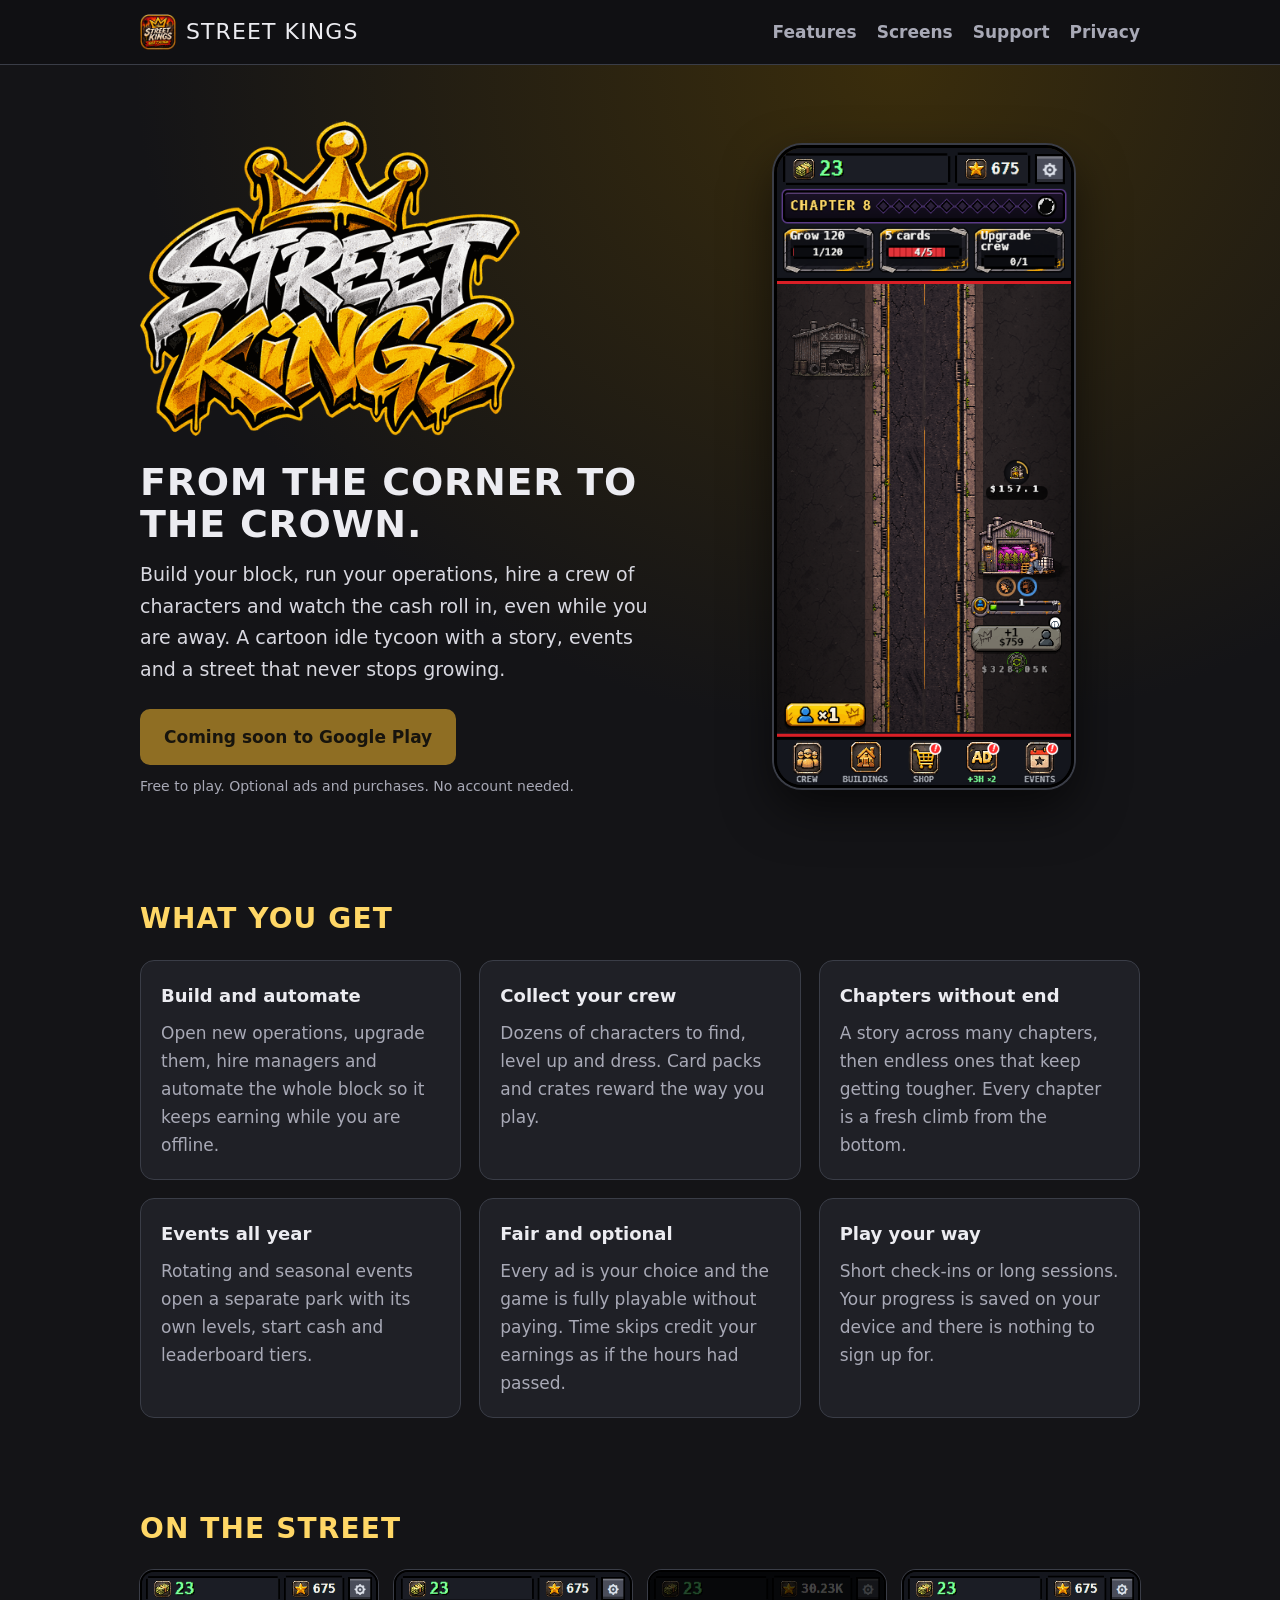
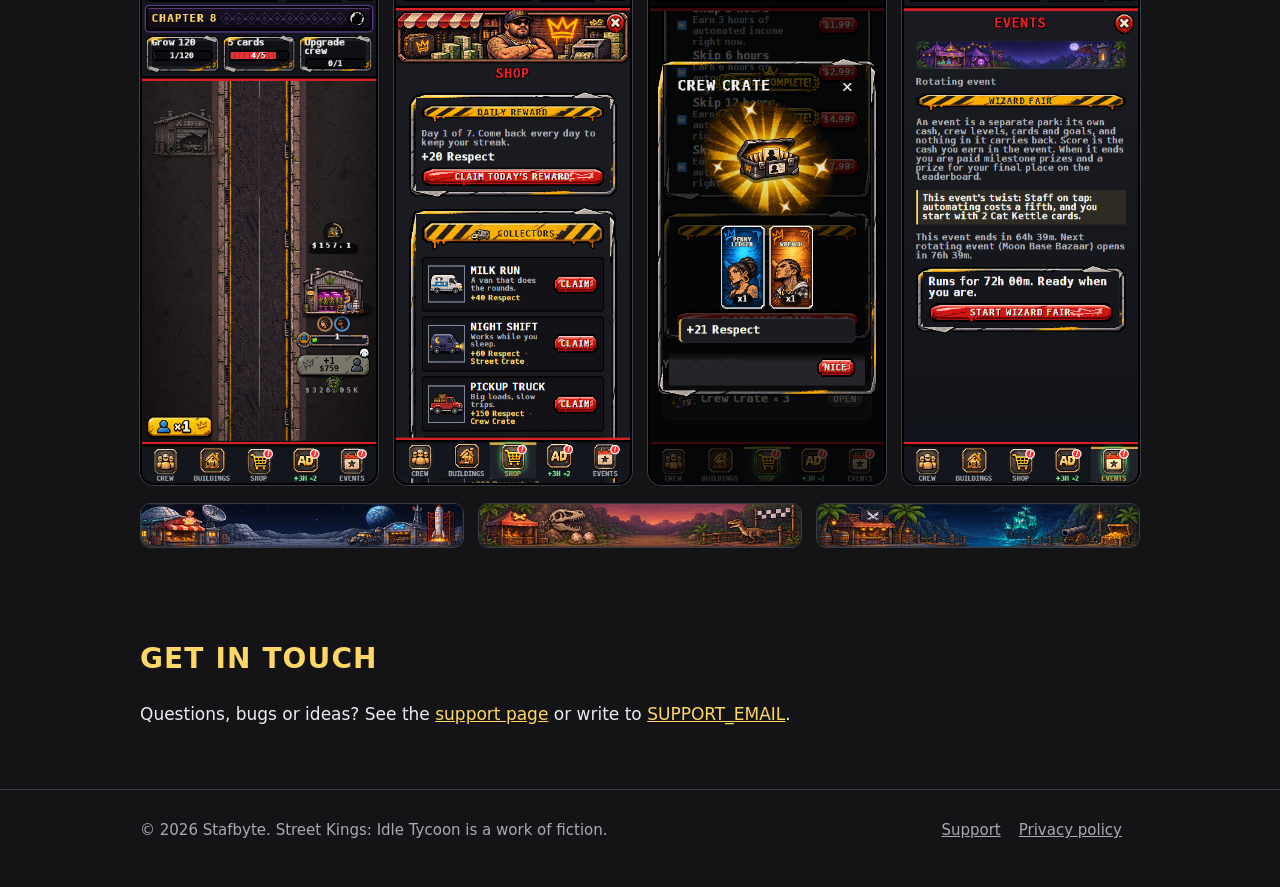
==== index.html @ 99f36170 "Street Kings website: home, support, privacy" ====
<!doctype html>
<html lang="en-GB">
<head>
<meta charset="utf-8">
<meta name="viewport" content="width=device-width, initial-scale=1">
<title>Street Kings: Idle Tycoon</title>
<meta name="description" content="Build your block, hire your crew and rise from the corner to the crown in Street Kings: Idle Tycoon, a cartoon idle tycoon game for Android.">
<meta name="theme-color" content="#141417">
<meta property="og:title" content="Street Kings: Idle Tycoon">
<meta property="og:description" content="Build your block, hire your crew and rise from the corner to the crown.">
<meta property="og:image" content="img/logo.png">
<link rel="icon" href="img/app-icon.png">
<link rel="stylesheet" href="style.css">
</head>
<body>
<header class="site"><div class="wrap">
  <a class="brand" href="./"><img src="img/app-icon.png" alt=""><span>Street Kings</span></a>
  <nav><a href="#features">Features</a><a href="#screens">Screens</a><a href="support.html">Support</a><a href="privacy.html">Privacy</a></nav>
</div></header>

<main>
<div class="hero"><div class="wrap">
  <div>
    <img class="logo" src="img/logo.png" alt="Street Kings: Idle Tycoon">
    <h1>From the corner to the crown.</h1>
    <p class="lead">Build your block, run your operations, hire a crew of characters and watch the cash roll in, even while you are away. A cartoon idle tycoon with a story, events and a street that never stops growing.</p>
    <a class="btn" href="#" aria-disabled="true">Coming soon to Google Play</a>
    <p class="badge">Free to play. Optional ads and purchases. No account needed.</p>
  </div>
  <div class="phone"><img src="img/shot-block.png" alt="The block in Street Kings: Idle Tycoon, showing a building earning cash"></div>
</div></div>

<section id="features"><div class="wrap">
  <h2>What you get</h2>
  <div class="grid3">
    <div class="card"><h3>Build and automate</h3><p>Open new operations, upgrade them, hire managers and automate the whole block so it keeps earning while you are offline.</p></div>
    <div class="card"><h3>Collect your crew</h3><p>Dozens of characters to find, level up and dress. Card packs and crates reward the way you play.</p></div>
    <div class="card"><h3>Chapters without end</h3><p>A story across many chapters, then endless ones that keep getting tougher. Every chapter is a fresh climb from the bottom.</p></div>
    <div class="card"><h3>Events all year</h3><p>Rotating and seasonal events open a separate park with its own levels, start cash and leaderboard tiers.</p></div>
    <div class="card"><h3>Fair and optional</h3><p>Every ad is your choice and the game is fully playable without paying. Time skips credit your earnings as if the hours had passed.</p></div>
    <div class="card"><h3>Play your way</h3><p>Short check-ins or long sessions. Your progress is saved on your device and there is nothing to sign up for.</p></div>
  </div>
</div></section>

<section id="screens"><div class="wrap">
  <h2>On the street</h2>
  <div class="shots">
    <img src="img/shot-block.png" alt="The block" loading="lazy">
    <img src="img/shot-shop.png" alt="The shop" loading="lazy">
    <img src="img/shot-crate.png" alt="Opening a crate" loading="lazy">
    <img src="img/shot-events.png" alt="The events screen" loading="lazy">
  </div>
  <div class="banners">
    <img src="img/moon.png" alt="Moon Bazaar event" loading="lazy">
    <img src="img/dino.png" alt="Dino Dig event" loading="lazy">
    <img src="img/pirate.png" alt="Pirate Cove event" loading="lazy">
  </div>
</div></section>

<section><div class="wrap">
  <h2>Get in touch</h2>
  <p>Questions, bugs or ideas? See the <a href="support.html">support page</a> or write to <a href="mailto:SUPPORT_EMAIL">SUPPORT_EMAIL</a>.</p>
</div></section>
</main>

<footer><div class="wrap">
  <div>&copy; 2026 Stafbyte. Street Kings: Idle Tycoon is a work of fiction.</div>
  <div><a href="support.html">Support</a><a href="privacy.html">Privacy policy</a></div>
</div></footer>
</body>
</html>
---- style.css ----
:root {
  --bg: #141417; --panel: #1f2026; --panel2: #2a2c35; --line: #3a3d47;
  --text: #ececf1; --muted: #a8a9b6; --gold: #f5b82e; --gold2: #ffd766; --link: #ffd766;
}
* { box-sizing: border-box; }
html { scroll-behavior: smooth; }
body { margin: 0; background: var(--bg); color: var(--text); font: 17px/1.65 system-ui, -apple-system, "Segoe UI", Roboto, sans-serif; }
a { color: var(--link); }
img { max-width: 100%; height: auto; display: block; }
.wrap { max-width: 1040px; margin: 0 auto; padding: 0 20px; }
header.site { border-bottom: 1px solid var(--line); background: #101013; position: sticky; top: 0; z-index: 5; }
header.site .wrap { display: flex; align-items: center; justify-content: space-between; gap: 16px; height: 64px; }
header.site .brand { display: flex; align-items: center; gap: 10px; color: var(--text); text-decoration: none; font-family: Impact, "Arial Black", system-ui; text-transform: uppercase; font-size: 22px; letter-spacing: .05em; }
header.site .brand img { width: 36px; height: 36px; border-radius: 8px; }
nav a { color: var(--muted); text-decoration: none; margin-left: 20px; font-weight: 600; }
nav a:hover, nav a[aria-current] { color: var(--gold2); }
.hero { padding: 56px 0 40px; background: radial-gradient(ellipse at 70% 0%, #3a2d0c 0%, rgba(20,20,23,0) 60%); }
.hero .wrap { display: grid; grid-template-columns: 1.1fr .9fr; gap: 40px; align-items: center; }
.hero .logo { width: min(380px, 80%); margin-bottom: 26px; }
.hero h1 { font-family: Impact, "Arial Black", system-ui; font-weight: 800; text-transform: uppercase; font-size: 38px; line-height: 1.1; letter-spacing: .02em; margin: 0 0 14px; }
.hero p.lead { font-size: 19px; color: #d8d8e0; margin: 0 0 24px; }
.btn { display: inline-block; padding: 12px 22px; border-radius: 10px; font-weight: 700; text-decoration: none; border: 2px solid var(--gold); background: var(--gold); color: #1a1405; }
.btn.ghost { background: transparent; color: var(--gold2); }
.btn[aria-disabled="true"] { opacity: .55; cursor: default; }
.badge { font-size: 14px; color: var(--muted); margin-top: 10px; }
.phone { justify-self: center; width: min(300px, 80%); border: 3px solid #000; border-radius: 28px; overflow: hidden; box-shadow: 0 0 0 2px var(--line), 0 20px 50px rgba(0,0,0,.6); }
section { padding: 44px 0; }
section h2 { font-family: Impact, "Arial Black", system-ui; font-weight: 800; text-transform: uppercase; letter-spacing: .04em; font-size: 28px; margin: 0 0 18px; color: var(--gold2); }
.grid3 { display: grid; grid-template-columns: repeat(3, 1fr); gap: 18px; }
.card { background: var(--panel); border: 1px solid var(--line); border-radius: 14px; padding: 20px; }
.card h3 { margin: 0 0 8px; font-size: 18px; }
.card p { margin: 0; color: var(--muted); }
.shots { display: grid; grid-template-columns: repeat(4, 1fr); gap: 16px; }
.shots img { aspect-ratio: 390 / 844; object-fit: cover; object-position: top; width: 100%; border-radius: 14px; border: 2px solid #000; box-shadow: 0 0 0 1px var(--line); }
.banners { display: grid; grid-template-columns: repeat(3, 1fr); gap: 14px; margin-top: 18px; }
.banners img { border-radius: 10px; border: 1px solid var(--line); }
footer { border-top: 1px solid var(--line); padding: 28px 0 44px; color: var(--muted); font-size: 15px; }
footer .wrap { display: flex; flex-wrap: wrap; gap: 14px 28px; justify-content: space-between; }
footer a { color: var(--muted); margin-right: 18px; }
.doc { padding: 40px 0 20px; max-width: 760px; }
.doc h1 { font-family: Impact, "Arial Black", system-ui; font-weight: 800; text-transform: uppercase; letter-spacing: .03em; font-size: 36px; margin: 0 0 6px; }
.doc h2 { font-size: 21px; color: var(--gold2); font-family: system-ui; margin: 32px 0 8px; }
.doc ul { padding-left: 22px; } .doc li { margin: 6px 0; }
.doc .meta { color: var(--muted); margin-bottom: 24px; }
details { background: var(--panel); border: 1px solid var(--line); border-radius: 12px; padding: 14px 18px; margin: 10px 0; }
summary { cursor: pointer; font-weight: 700; }
details p { color: var(--muted); margin: 10px 0 0; }
@media (max-width: 820px) {
  .hero .wrap { grid-template-columns: 1fr; } .grid3, .banners { grid-template-columns: 1fr; }
  .shots { grid-template-columns: repeat(2, 1fr); } nav a { margin-left: 14px; font-size: 15px; }
  .hero h1 { font-size: 30px; } header.site .brand span { display: none; }
}
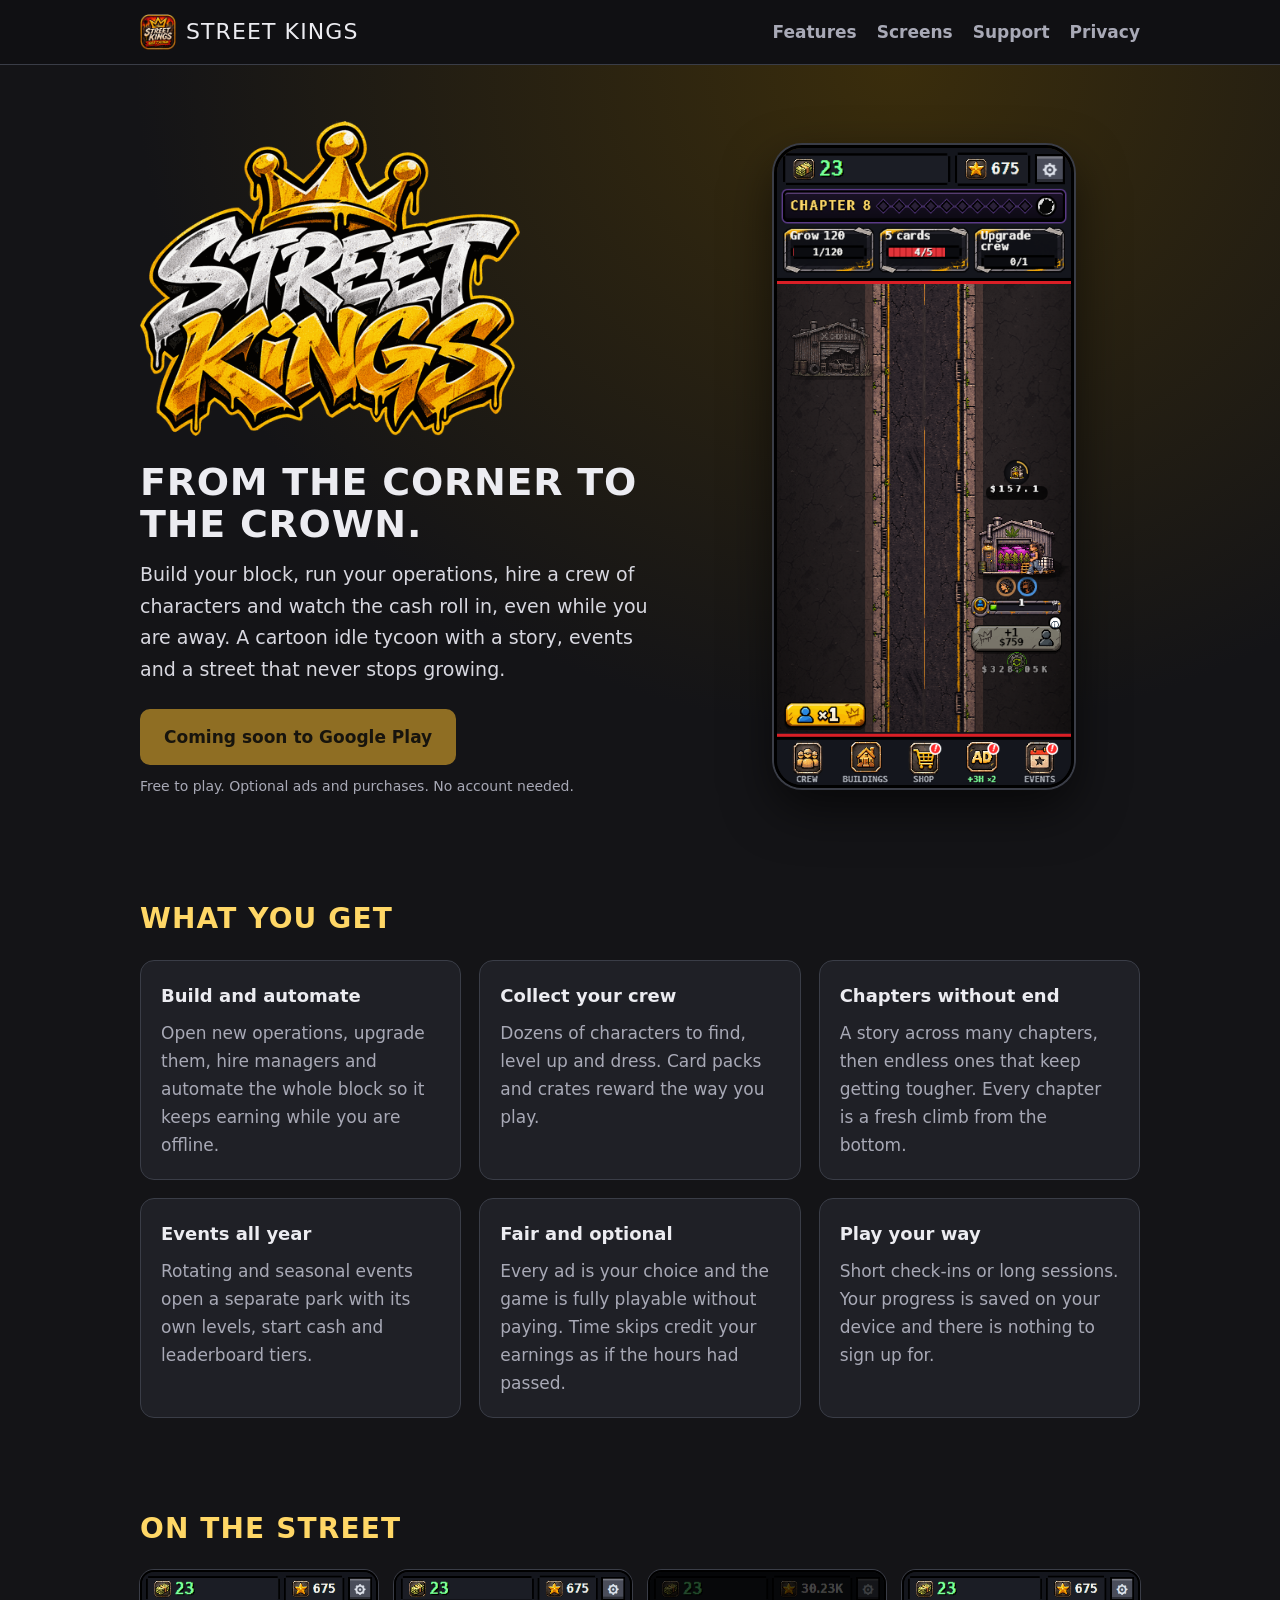
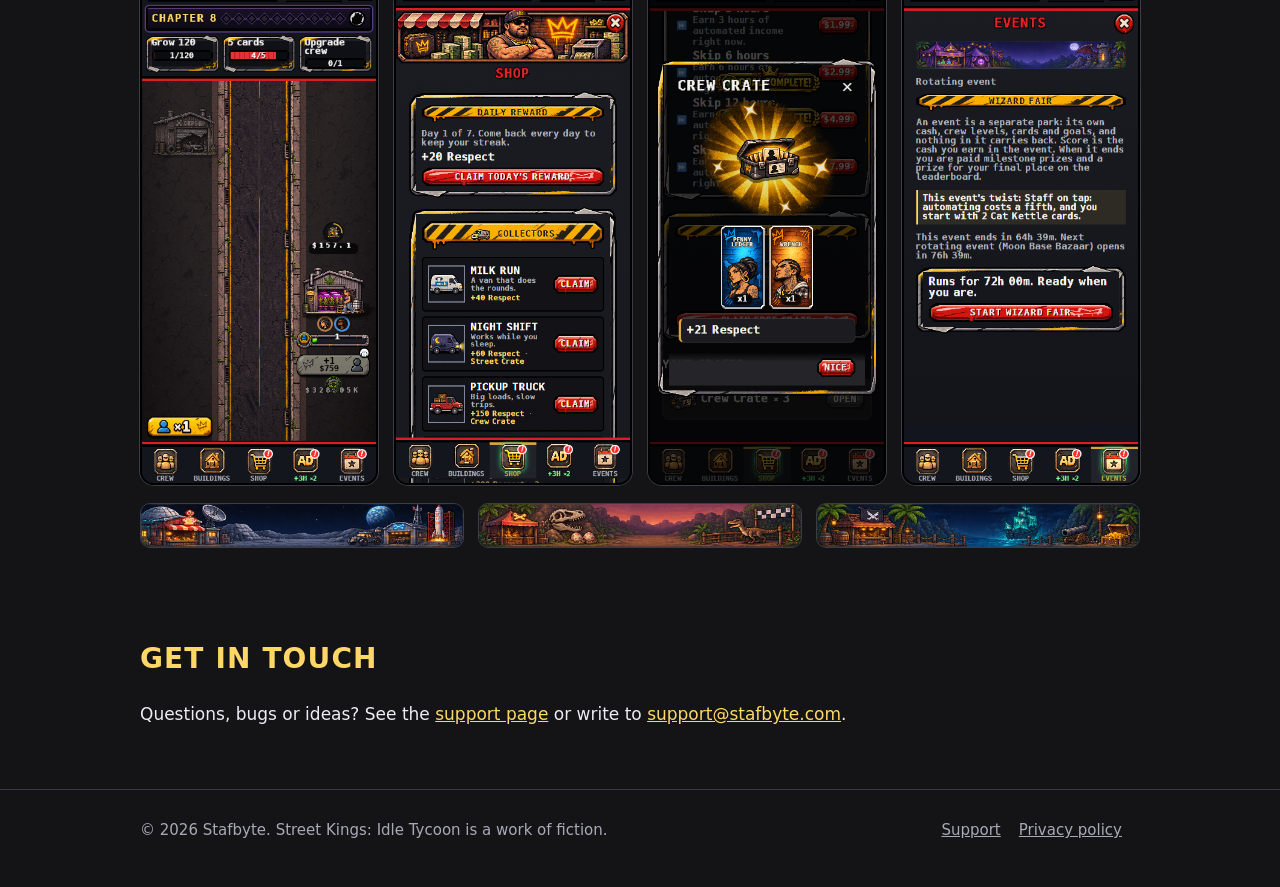
==== commit eb736398: "Add contact email" ====
--- a/index.html
+++ b/index.html
@@ -59,7 +59,7 @@
 
 <section><div class="wrap">
   <h2>Get in touch</h2>
-  <p>Questions, bugs or ideas? See the <a href="support.html">support page</a> or write to <a href="mailto:SUPPORT_EMAIL">SUPPORT_EMAIL</a>.</p>
+  <p>Questions, bugs or ideas? See the <a href="support.html">support page</a> or write to <a href="mailto:support@stafbyte.com">support@stafbyte.com</a>.</p>
 </div></section>
 </main>
 
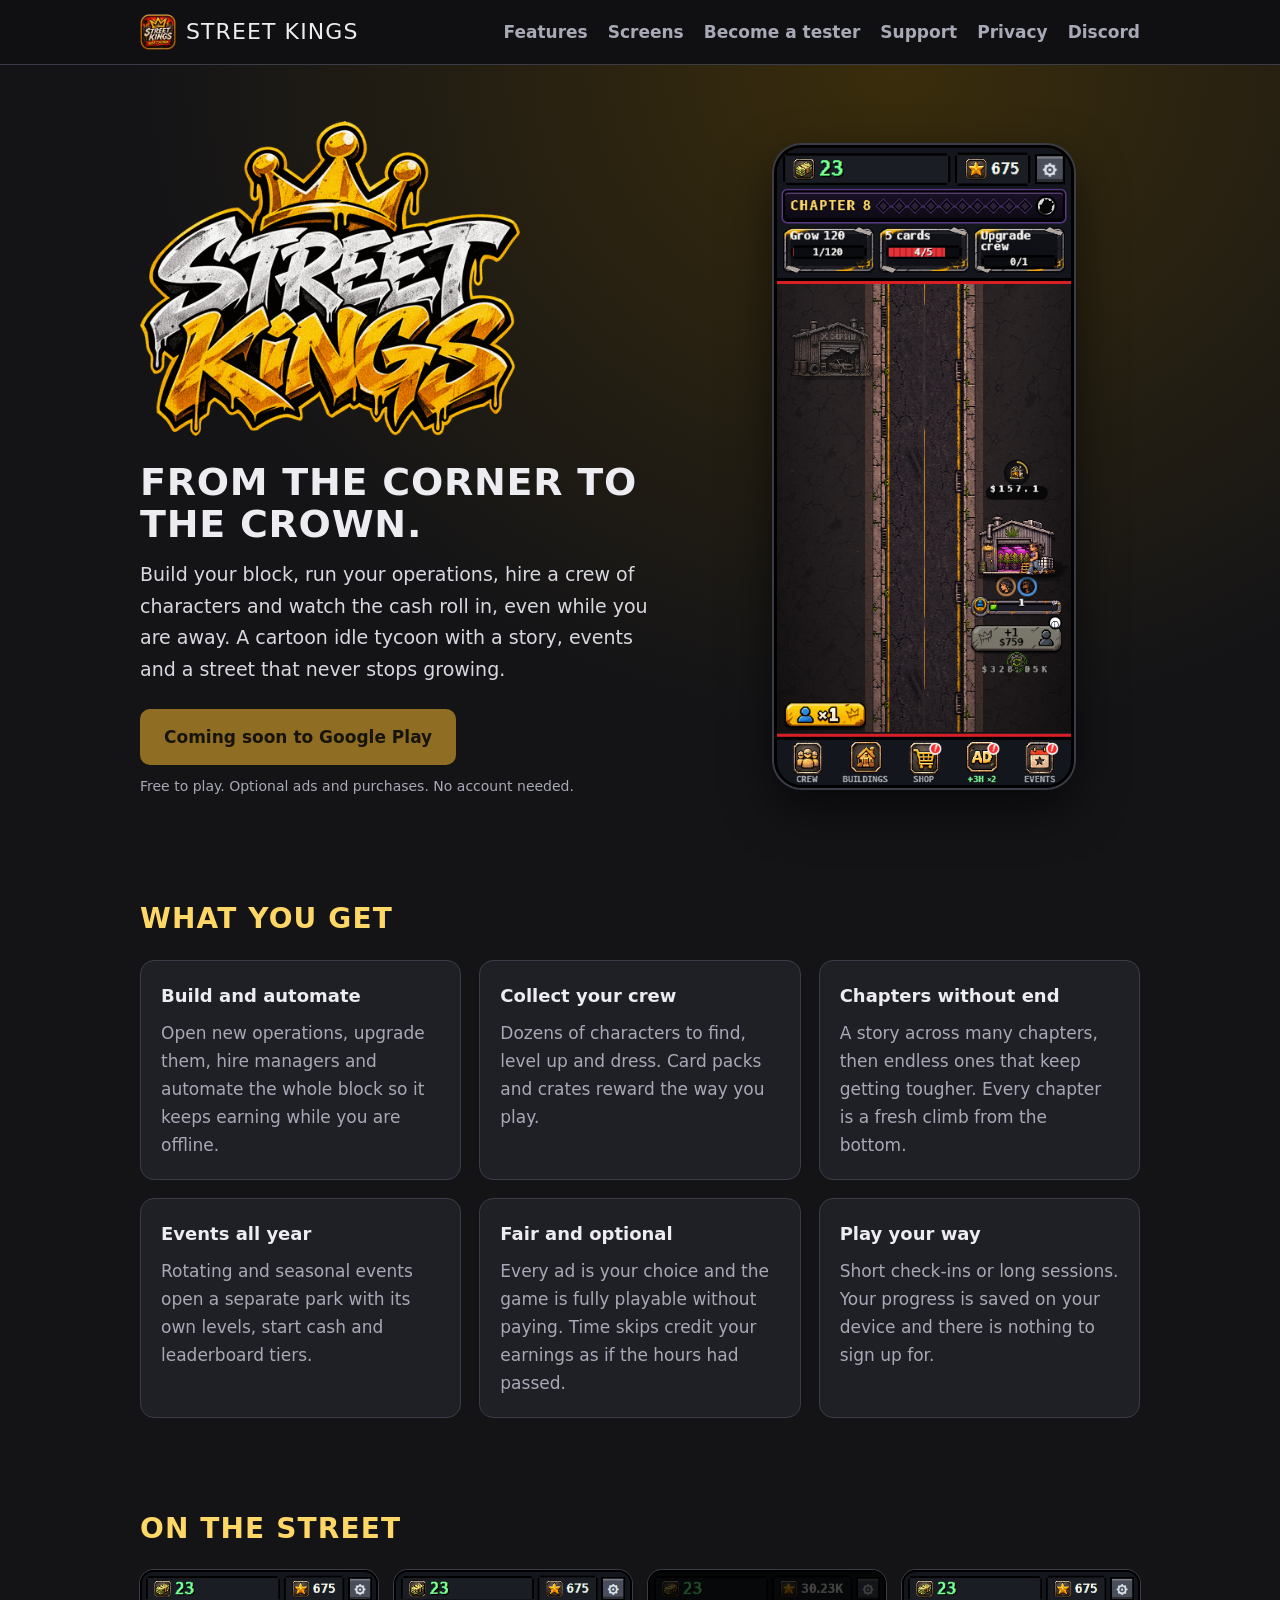
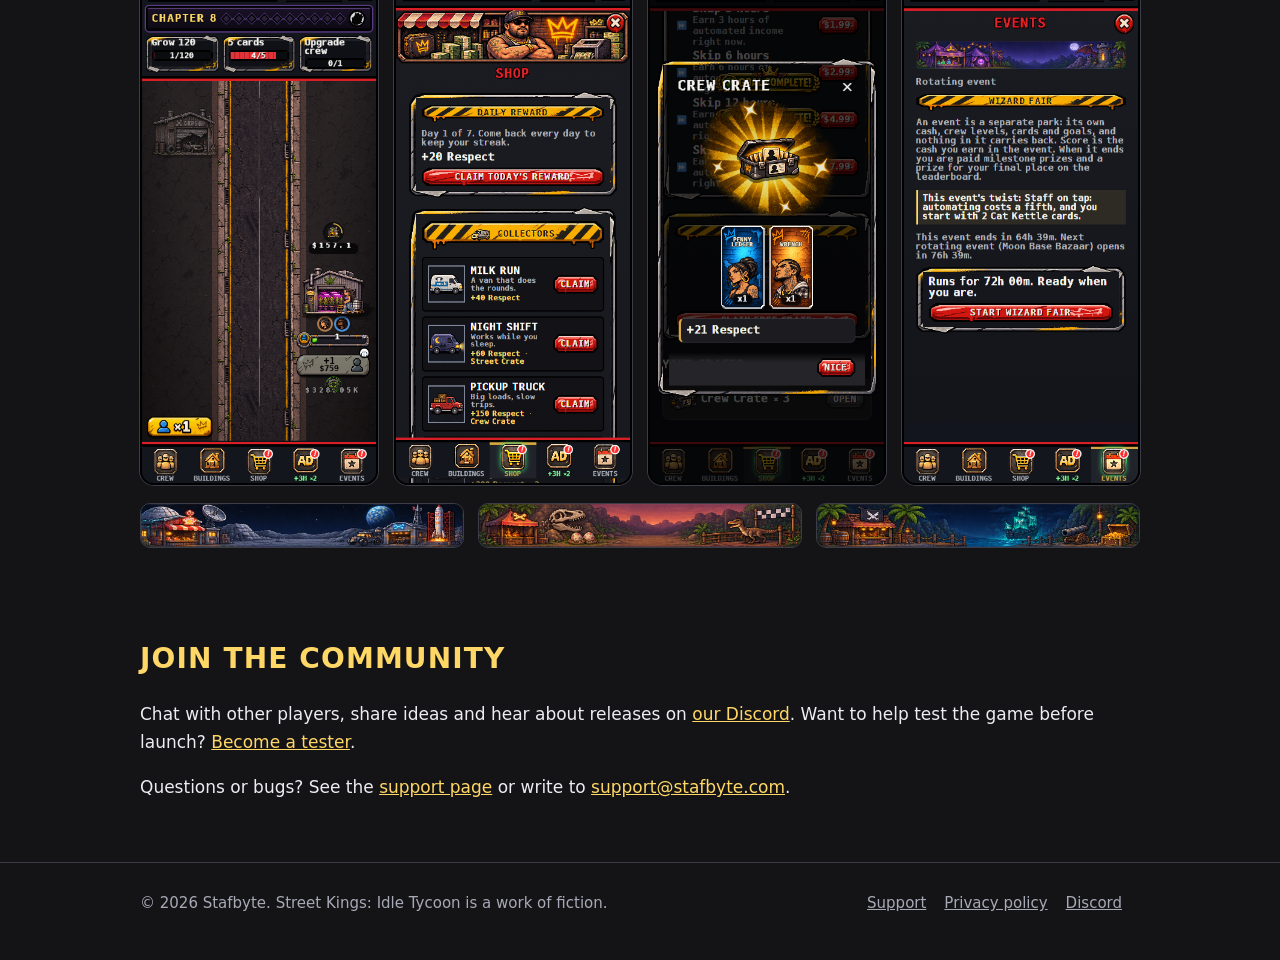
==== commit 1aba37bb: "Add Become a tester page and Discord links" ====
--- a/index.html
+++ b/index.html
@@ -15,7 +15,7 @@
 <body>
 <header class="site"><div class="wrap">
   <a class="brand" href="./"><img src="img/app-icon.png" alt=""><span>Street Kings</span></a>
-  <nav><a href="#features">Features</a><a href="#screens">Screens</a><a href="support.html">Support</a><a href="privacy.html">Privacy</a></nav>
+  <nav><a href="#features">Features</a><a href="#screens">Screens</a><a href="testers.html">Become a tester</a><a href="support.html">Support</a><a href="privacy.html">Privacy</a><a href="https://discord.gg/XURKJn7upJ">Discord</a></nav>
 </div></header>
 
 <main>
@@ -58,14 +58,15 @@
 </div></section>
 
 <section><div class="wrap">
-  <h2>Get in touch</h2>
-  <p>Questions, bugs or ideas? See the <a href="support.html">support page</a> or write to <a href="mailto:support@stafbyte.com">support@stafbyte.com</a>.</p>
+  <h2>Join the community</h2>
+  <p>Chat with other players, share ideas and hear about releases on <a href="https://discord.gg/XURKJn7upJ">our Discord</a>. Want to help test the game before launch? <a href="testers.html">Become a tester</a>.</p>
+  <p>Questions or bugs? See the <a href="support.html">support page</a> or write to <a href="mailto:support@stafbyte.com">support@stafbyte.com</a>.</p>
 </div></section>
 </main>
 
 <footer><div class="wrap">
   <div>&copy; 2026 Stafbyte. Street Kings: Idle Tycoon is a work of fiction.</div>
-  <div><a href="support.html">Support</a><a href="privacy.html">Privacy policy</a></div>
+  <div><a href="support.html">Support</a><a href="privacy.html">Privacy policy</a><a href="https://discord.gg/XURKJn7upJ">Discord</a></div>
 </div></footer>
 </body>
 </html>
